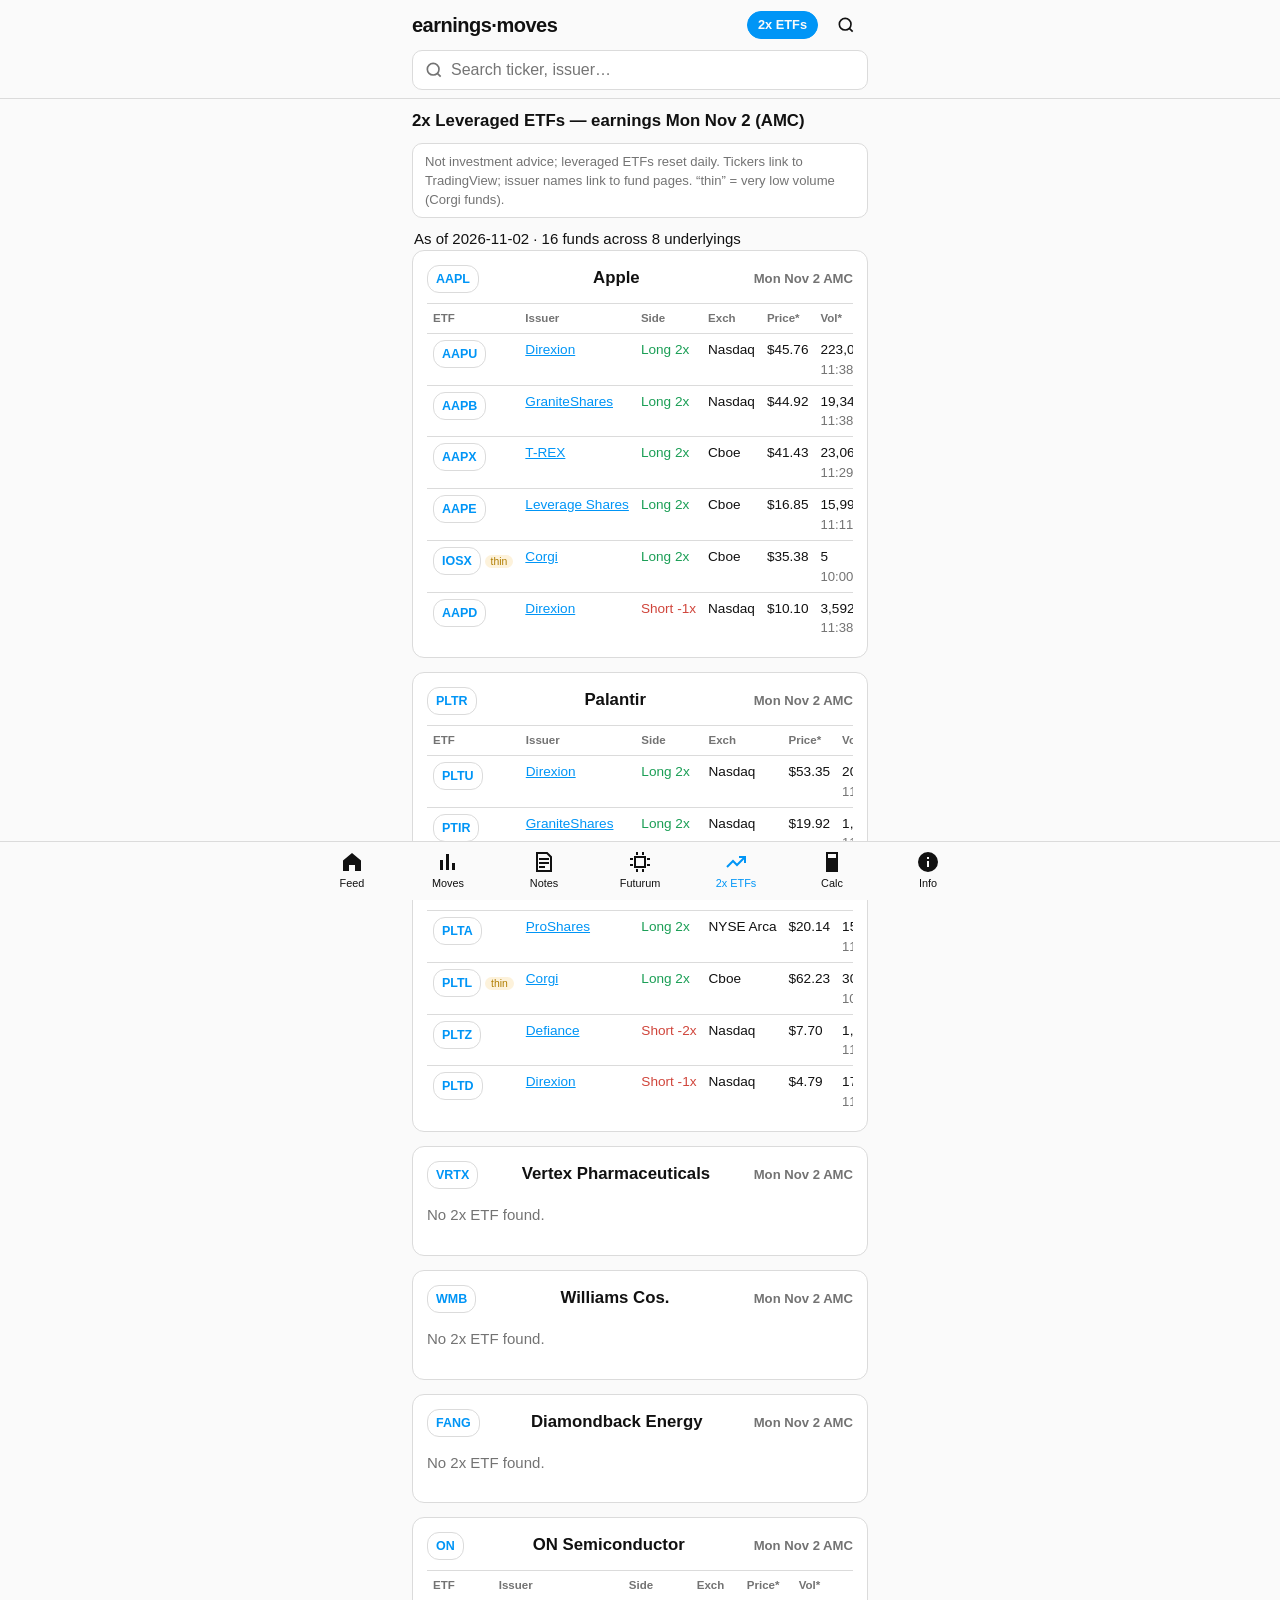
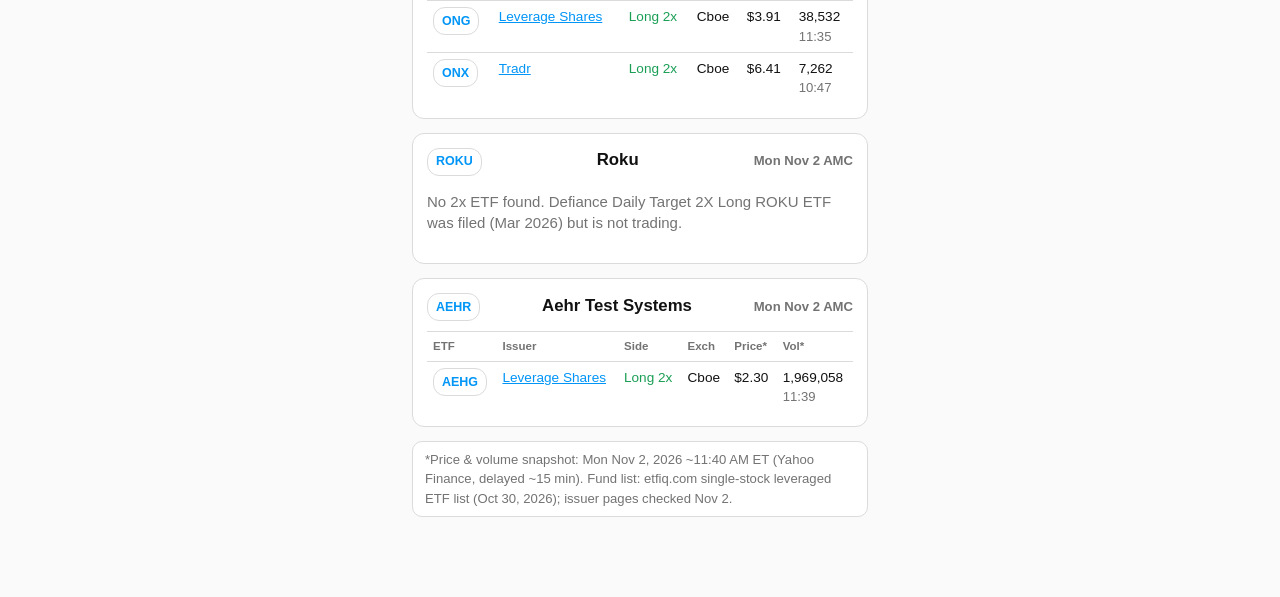
==== etf2x.html @ d07bb847 "Add 2x ETFs tab" ====
<!doctype html><html lang="en"><head><meta charset="utf-8"><meta http-equiv="Cache-Control" content="no-cache"><meta name="viewport" content="width=device-width,initial-scale=1,viewport-fit=cover">
<title>2x ETFs — Earnings Trades & Implied Moves</title><link rel="icon" href="data:,"><link rel="stylesheet" href="style.css?v=202611021145"></head><body>
<header class="top"><div class="wrap"><a href="index.html" class="logo" style="color:inherit;text-decoration:none">earnings·moves</a><span class="hr"><a href="etf2x.html" class="toptab on">2x ETFs</a><button id="qbtn" class="qbtn" aria-label="Search"><svg viewBox="0 0 24 24"><circle cx="11" cy="11" r="7"/><path d="m20 20-4-4"/></svg></button></span></div><div class="wrap sbar"><svg viewBox="0 0 24 24"><circle cx="11" cy="11" r="7"/><path d="m20 20-4-4"/></svg><input id="q" type="search" placeholder="Search ticker, issuer…" autocomplete="off" enterkeyhint="search" aria-label="Search"><button id="qclear" type="button" aria-label="Clear search" hidden>×</button></div></header>
<main class="wrap"><h2 style="margin-top:10px">2x Leveraged ETFs — earnings Mon Nov 2 (AMC)</h2><p class="disc small muted">Not investment advice; leveraged ETFs reset daily. Tickers link to TradingView; issuer names link to fund pages. “thin” = very low volume (Corgi funds).</p><p id="ecount" class="qcount"></p><div id="el"></div><p id="esnap" class="disc small muted"></p></main>
<nav class="tabs"><a href="index.html"><svg viewBox="0 0 24 24"><path d="M3 10.5 12 3l9 7.5V21h-6v-6H9v6H3z"/></svg>Feed</a><a href="index.html#moves"><svg viewBox="0 0 24 24"><path d="M4 20V10h3v10zm6 0V4h3v16zm6 0v-7h3v7z"/></svg>Moves</a><a href="notes.html"><svg viewBox="0 0 24 24"><path d="M5 3h10l4 4v14H5zm2 6h10M7 13h10M7 17h6" fill="none" stroke="currentColor" stroke-width="2"/></svg>Notes</a><a href="futurum.html"><svg viewBox="0 0 24 24"><path d="M7 7h10v10H7zM9 2v3m6-3v3M9 19v3m6-3v3M2 9h3m-3 6h3m14-6h3m-3 6h3" fill="none" stroke="currentColor" stroke-width="2"/></svg>Futurum</a><a href="etf2x.html" class="on"><svg viewBox="0 0 24 24"><path d="M3 17l6-6 4 4 8-8M15 7h6v6" fill="none" stroke="currentColor" stroke-width="2"/></svg>2x ETFs</a><a href="index.html#calc"><svg viewBox="0 0 24 24"><path d="M6 2h12v20H6zM8 4v4h8V4z"/></svg>Calc</a><a href="index.html#info"><svg viewBox="0 0 24 24"><path d="M12 2a10 10 0 1 0 0 20 10 10 0 0 0 0-20zm1 15h-2v-6h2zm0-8h-2V7h2z"/></svg>Info</a></nav><button id="totop" class="totop" aria-label="Back to top" hidden>↑</button>
<script src="search.js?v=202611021145"></script><script src="etf2x.js?v=202611021145"></script></body></html>
---- style.css ----
:root{--bg:#fafafa;--fg:#111;--mut:#737373;--card:#fff;--bd:#dbdbdb;--acc:#0095f6;--warn:#fff4dc;--bad:#fde8e8;--good:#e3f6e8;--ring:linear-gradient(45deg,#f9ce34,#ee2a7b,#6228d7);--tabh:58px}
@media(prefers-color-scheme:dark){:root{--bg:#000;--fg:#f5f5f5;--mut:#a8a8a8;--card:#121212;--bd:#262626;--acc:#4cb5f9;--warn:#3a2f17;--bad:#3b1e1e;--good:#173222}}
*{box-sizing:border-box}html{scroll-padding-top:60px;-webkit-text-size-adjust:100%}
body{margin:0;font:15px/1.45 -apple-system,BlinkMacSystemFont,"Segoe UI",Roboto,Helvetica,Arial,sans-serif;background:var(--bg);color:var(--fg);padding-bottom:calc(var(--tabh) + env(safe-area-inset-bottom) + 12px);overflow-wrap:anywhere}
.wrap{max-width:480px;margin:0 auto;padding:0 12px}a{color:var(--acc)}.muted{color:var(--mut)}.small{font-size:.82rem}h2{font-size:1.05rem;margin:0 0 10px;display:flex;justify-content:space-between;align-items:baseline}h3{font-size:.95rem;margin:14px 0 6px}
.top{position:sticky;top:0;z-index:10;background:var(--bg);border-bottom:1px solid var(--bd);padding-top:env(safe-area-inset-top)}.top .wrap{display:flex;justify-content:space-between;align-items:center;height:50px}
.logo{font-size:1.25rem;font-weight:700;letter-spacing:-.5px}
.stories{display:flex;gap:12px;overflow-x:auto;padding:12px 2px 6px;scrollbar-width:none;-webkit-overflow-scrolling:touch}.stories::-webkit-scrollbar{display:none}
.story{flex:0 0 auto;width:68px;text-align:center;background:none;border:0;color:var(--fg);padding:0;cursor:pointer;font:inherit}
.ring{width:64px;height:64px;border-radius:50%;padding:3px;background:var(--ring);margin:0 auto}.ring.seen{background:var(--bd)}
.ring span{display:flex;width:100%;height:100%;border-radius:50%;background:var(--card);border:2px solid var(--bg);align-items:center;justify-content:center;font-weight:700;font-size:.78rem}
.story small{display:block;font-size:.7rem;color:var(--mut);margin-top:3px;white-space:nowrap}
.asof{margin:4px 2px}.disc{background:var(--card);border:1px solid var(--bd);border-radius:10px;padding:8px 12px;margin:6px 0 10px}
.chips{display:flex;gap:8px;overflow-x:auto;padding:4px 0 10px;scrollbar-width:none}.chips::-webkit-scrollbar{display:none}
.chip{flex:0 0 auto;min-height:36px;padding:0 14px;border-radius:18px;border:1px solid var(--bd);background:var(--card);color:var(--fg);font:inherit;font-size:.88rem;cursor:pointer}.chip.on{background:var(--fg);color:var(--bg);border-color:var(--fg)}
.post,.card,.note{background:var(--card);border:1px solid var(--bd);border-radius:12px;margin:0 0 14px;overflow:hidden}.card{padding:14px}
.ph{display:flex;align-items:center;gap:10px;padding:10px 12px}.av{flex:0 0 40px;height:40px;border-radius:50%;background:var(--ring);padding:2px}.av span{display:flex;width:100%;height:100%;border-radius:50%;background:var(--card);align-items:center;justify-content:center;font-size:.62rem;font-weight:700}
.ph .who{flex:1;min-width:0}.ph .who b{display:block;white-space:nowrap;overflow:hidden;text-overflow:ellipsis}.tm{font-size:.72rem;font-weight:700;border-radius:6px;padding:3px 7px;background:var(--bd)}.tm.BMO{background:#f9ce34;color:#000}.tm.AMC{background:#6228d7;color:#fff}
.hero{background:linear-gradient(135deg,rgba(238,42,123,.14),rgba(98,40,215,.14));padding:22px 16px;text-align:center}
.hero .big{font-size:2.8rem;font-weight:800;letter-spacing:-1px;line-height:1}.hero .rng{margin-top:6px;font-weight:600}.hero .sub{font-size:.8rem;color:var(--mut)}
.vs{margin:14px auto 0;max-width:320px;text-align:left;font-size:.75rem}.vs .row{display:grid;grid-template-columns:52px 1fr 48px;gap:6px;align-items:center;margin:4px 0}.vs i{display:block;height:8px;border-radius:4px;background:var(--ring)}.vs i.h{background:var(--mut)}
.cap{padding:10px 12px 4px;font-size:.92rem}.cap b{margin-right:4px}.cap .eps{color:var(--mut);font-size:.84rem;margin-top:4px}.flag{margin:6px 12px 0;font-size:.8rem;background:var(--warn);border-radius:8px;padding:6px 8px}
.act{display:flex;gap:4px;padding:4px 6px 8px}.act button{min-width:44px;min-height:44px;border:0;background:none;color:var(--fg);cursor:pointer;display:flex;align-items:center;gap:6px;font:inherit;font-size:.85rem;padding:0 8px;border-radius:8px}.act svg{width:22px;height:22px;fill:none;stroke:currentColor;stroke-width:2}
.mv{display:grid;grid-template-columns:56px 1fr auto;gap:8px;align-items:center;padding:8px 0;border-top:1px solid var(--bd);font-size:.85rem;min-height:44px}.mv b{font-size:.9rem}.mv .bar{height:10px;border-radius:5px;background:var(--ring)}.mv .r{text-align:right;white-space:nowrap}
.pill{font-size:.7rem;border-radius:6px;padding:1px 6px}.rich{background:var(--warn)}.cheap{background:var(--good)}
.fld{display:block;font-size:.85rem;color:var(--mut);margin-bottom:10px}input,select{display:block;width:100%;margin-top:4px;min-height:48px;font-size:18px;padding:8px 12px;border-radius:10px;border:1px solid var(--bd);background:var(--bg);color:var(--fg)}
.metrics{display:grid;grid-template-columns:1fr 1fr;gap:8px;margin:10px 0}.m{background:var(--bg);border-radius:10px;padding:10px;font-size:.8rem}.m b{display:block;font-size:1.25rem}.m.neg b{color:#ed4956}.m span{color:var(--mut);font-size:.72rem;display:block}
.callout{border-radius:10px;padding:10px 12px;margin:10px 0;font-size:.88rem;background:var(--bg)}.warn{background:var(--warn)}.bad{background:var(--bad)}
.kv{margin:8px 0;font-size:.9rem}.kv ul{margin:4px 0;padding-left:18px}
.sc{border-top:1px solid var(--bd);padding:8px 0;font-size:.84rem}.sc .h{display:flex;justify-content:space-between;font-weight:700}.up{color:#2fa84f}.dn{color:#ed4956}
dl{margin:0;font-size:.88rem}dt{font-weight:700;margin-top:6px}dd{margin:0}ul{padding-left:18px}li{margin:3px 0}
.note{padding:12px 14px}.note h3{margin:4px 0}.tag{display:inline-block;background:var(--acc);color:#fff;border-radius:999px;padding:0 8px;font-size:.72rem;margin-left:6px}
.tabs{position:fixed;left:0;right:0;bottom:0;z-index:20;display:flex;justify-content:center;background:var(--bg);border-top:1px solid var(--bd);padding-bottom:env(safe-area-inset-bottom)}
.tabs a{flex:1;max-width:96px;min-height:var(--tabh);display:flex;flex-direction:column;align-items:center;justify-content:center;gap:2px;font-size:.68rem;color:var(--fg);text-decoration:none}.tabs svg{width:24px;height:24px;fill:currentColor}.tabs a.on{color:var(--acc)}
.toast{position:fixed;left:50%;bottom:calc(var(--tabh) + env(safe-area-inset-bottom) + 12px);transform:translateX(-50%);background:var(--fg);color:var(--bg);padding:8px 14px;border-radius:18px;font-size:.85rem;opacity:0;transition:opacity .2s;pointer-events:none}.toast.show{opacity:1}
.post.hl{outline:2px solid var(--acc)}

.top .hr{display:flex;align-items:center;gap:6px}.qbtn{min-width:44px;min-height:44px;border:0;background:none;color:var(--fg);cursor:pointer;display:flex;align-items:center;justify-content:center}.qbtn svg,.sbar svg{width:20px;height:20px;fill:none;stroke:currentColor;stroke-width:2}
.sbar{position:relative;display:flex;align-items:center;padding-bottom:8px}.sbar svg{position:absolute;left:24px;color:var(--mut);pointer-events:none}
.sbar input{margin:0;min-height:40px;font-size:16px;padding:8px 40px 8px 38px;border-radius:10px;background:var(--card);border:1px solid var(--bd);-webkit-appearance:none;appearance:none}.sbar input::-webkit-search-cancel-button{display:none}
#qclear{position:absolute;right:14px;width:44px;height:40px;border:0;background:none;color:var(--mut);font-size:1.4rem;cursor:pointer}#qclear[hidden]{display:none}
html{scroll-padding-top:110px}.qcount{margin:8px 2px 0}.none{text-align:center}[hidden]{display:none!important}
.top .sbar{height:auto;display:flex}
.totop{position:fixed;right:calc(16px + env(safe-area-inset-right));bottom:calc(var(--tabh) + env(safe-area-inset-bottom) + 16px);z-index:21;width:48px;height:48px;border-radius:50%;border:1px solid var(--bd);background:var(--card);color:var(--fg);font-size:1.4rem;box-shadow:0 4px 14px rgba(0,0,0,.25);cursor:pointer}
.fchips{display:flex;flex-wrap:wrap;gap:6px}.fchip{display:inline-flex;align-items:center;gap:6px;border:1px solid var(--bd);border-radius:18px;padding:6px 10px;font-size:.85rem;background:var(--bg)}
.ftk{font-weight:700;font-size:.78rem;text-decoration:none;min-height:28px;display:inline-flex;align-items:center;padding:0 8px;border-radius:12px;background:var(--card);border:1px solid var(--bd)}#fidx .ftk{min-height:36px}
.isa{font-style:normal;font-size:.66rem;font-weight:700;border-radius:6px;padding:1px 5px;background:var(--bd)}.i-x86{background:#0071c5;color:#fff}.i-Arm{background:#00c1de;color:#000}.i-RISCV{background:#f9ce34;color:#000}.i-Other,.i-Proprietary{background:#6228d7;color:#fff}

.tvl{color:inherit;text-decoration:underline dotted;text-underline-offset:3px;text-decoration-thickness:1px}.tvl:hover{color:var(--acc);text-decoration-style:solid}

.ring .tvl,.av .tvl{display:flex;width:100%;height:100%;border-radius:50%;background:var(--card);border:2px solid var(--bg);align-items:center;justify-content:center;font-weight:700;font-size:.78rem;text-decoration:none}.av .tvl{font-size:.62rem;border:0}.ring .tvl:hover,.av .tvl:hover{color:var(--acc)}.story{cursor:default}.sj{display:block;margin:3px auto 0;background:none;border:0;padding:0;font:inherit;font-size:.7rem;color:var(--mut);white-space:nowrap;cursor:pointer}.sj:hover{color:var(--acc)}

.toptab{font-size:.8rem;font-weight:600;text-decoration:none;color:var(--fg);border:1px solid var(--bd);border-radius:14px;padding:4px 10px;white-space:nowrap}.toptab.on{background:var(--acc);border-color:var(--acc);color:var(--bg)}
.etab{overflow-x:auto}.etab table{width:100%;border-collapse:collapse;font-size:.85rem}.etab th,.etab td{text-align:left;padding:6px 6px;border-top:1px solid var(--bd);vertical-align:top;white-space:nowrap}.etab th{font-size:.72rem;color:var(--mut,#888);font-weight:600}.lg{color:#1a9e55}.sh{color:#d0453b}.thin{font-size:.65rem;background:#f5c04a33;color:#b07d00;border-radius:8px;padding:1px 6px}
@media(max-width:420px){.etab td:nth-child(4),.etab th:nth-child(4){display:none}}
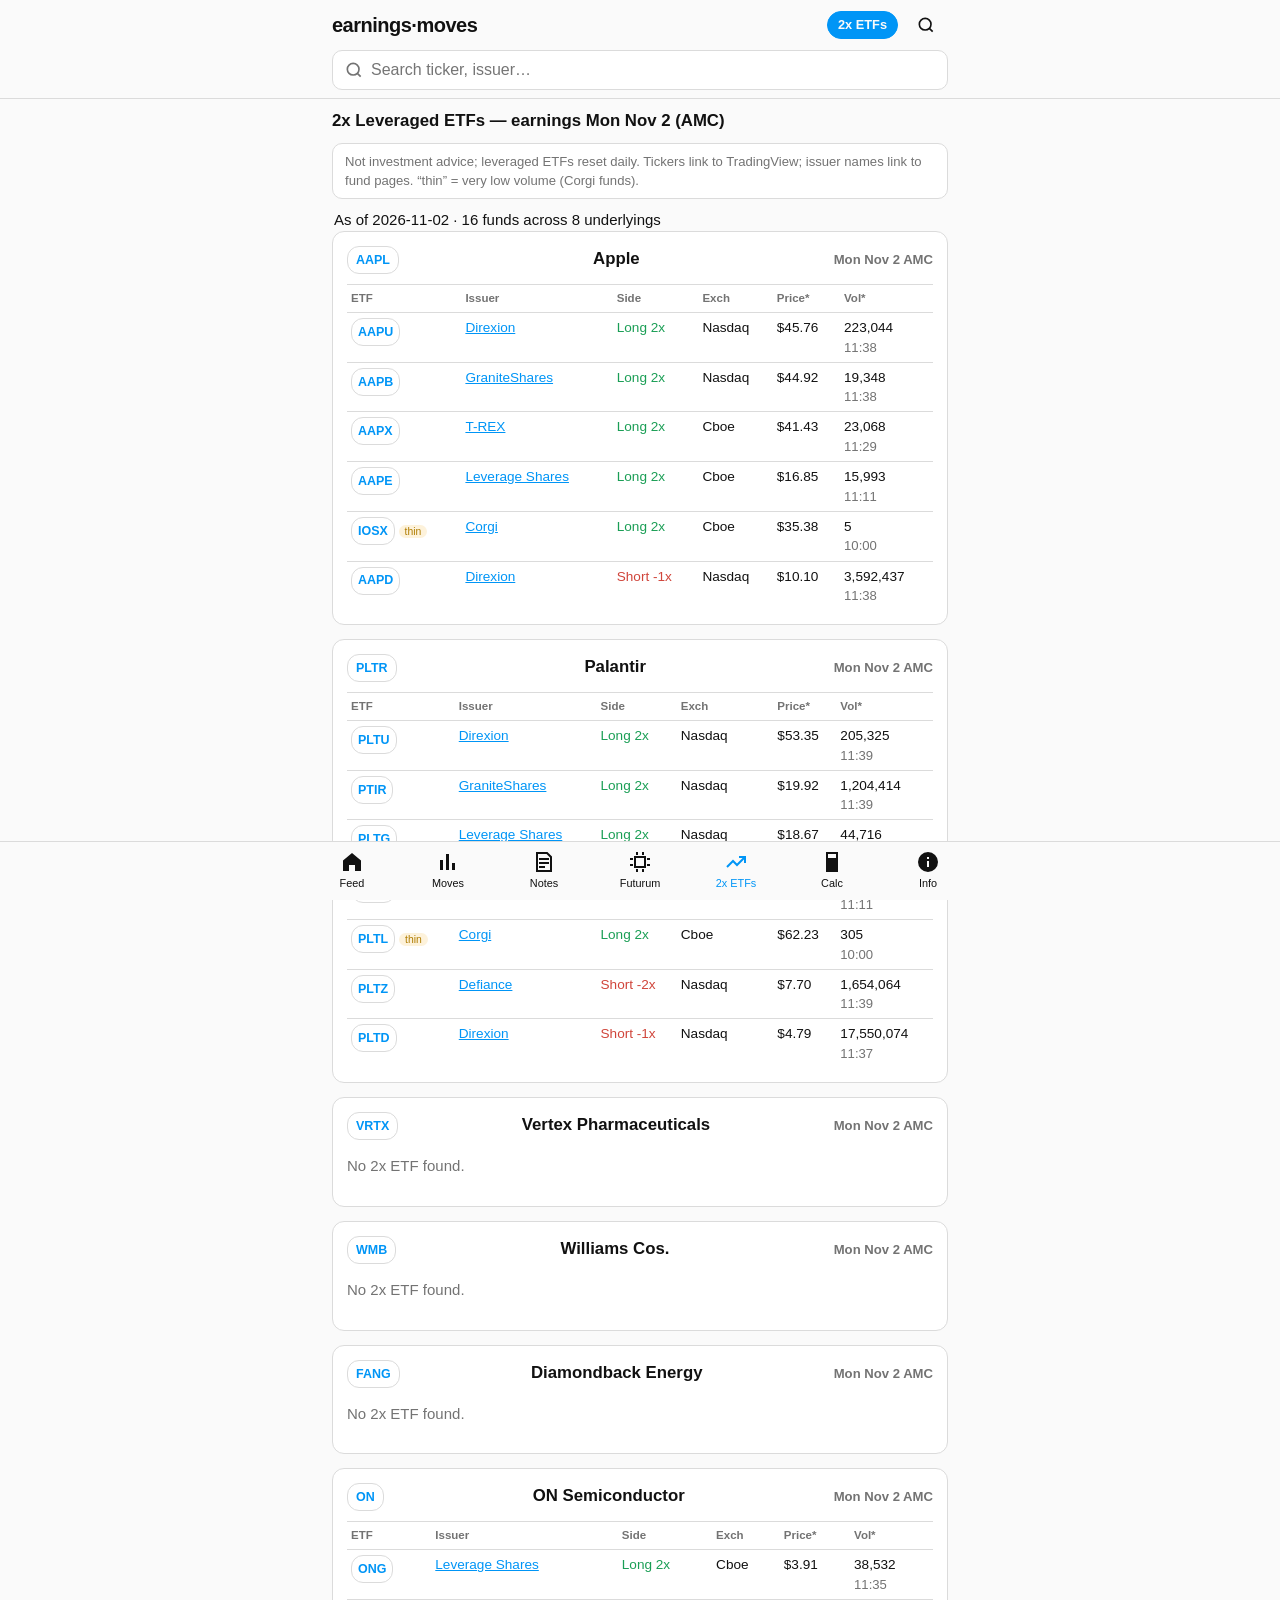
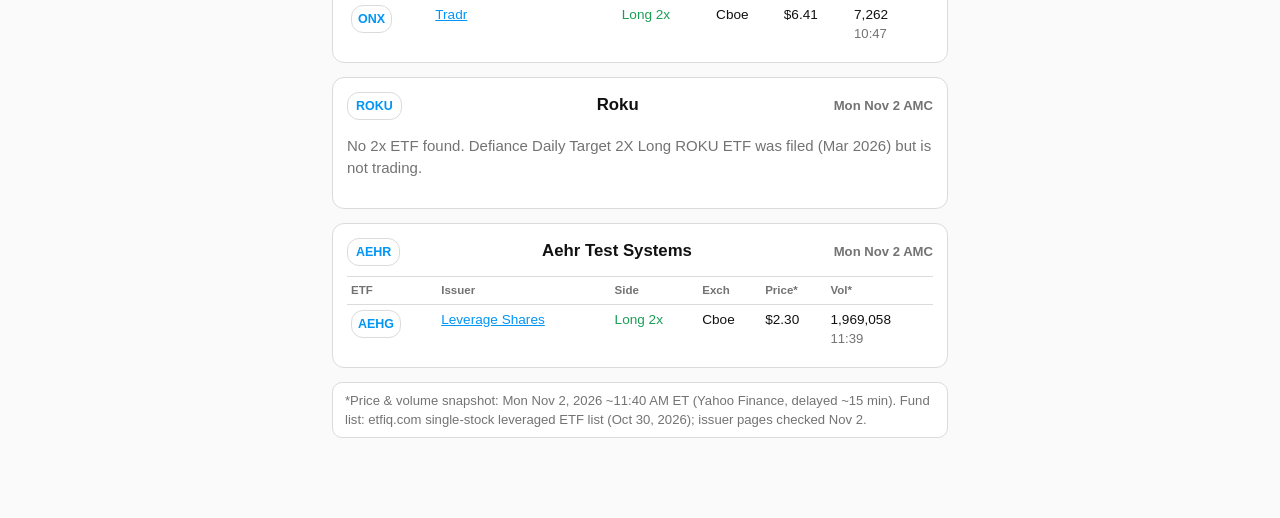
==== commit 9e91f192: "Fix 2x ETFs table width" ====
--- a/etf2x.html
+++ b/etf2x.html
@@ -1,6 +1,6 @@
 <!doctype html><html lang="en"><head><meta charset="utf-8"><meta http-equiv="Cache-Control" content="no-cache"><meta name="viewport" content="width=device-width,initial-scale=1,viewport-fit=cover">
-<title>2x ETFs — Earnings Trades & Implied Moves</title><link rel="icon" href="data:,"><link rel="stylesheet" href="style.css?v=202611021145"></head><body>
+<title>2x ETFs — Earnings Trades & Implied Moves</title><link rel="icon" href="data:,"><link rel="stylesheet" href="style.css?v=202611021150"></head><body class="etf2x">
 <header class="top"><div class="wrap"><a href="index.html" class="logo" style="color:inherit;text-decoration:none">earnings·moves</a><span class="hr"><a href="etf2x.html" class="toptab on">2x ETFs</a><button id="qbtn" class="qbtn" aria-label="Search"><svg viewBox="0 0 24 24"><circle cx="11" cy="11" r="7"/><path d="m20 20-4-4"/></svg></button></span></div><div class="wrap sbar"><svg viewBox="0 0 24 24"><circle cx="11" cy="11" r="7"/><path d="m20 20-4-4"/></svg><input id="q" type="search" placeholder="Search ticker, issuer…" autocomplete="off" enterkeyhint="search" aria-label="Search"><button id="qclear" type="button" aria-label="Clear search" hidden>×</button></div></header>
 <main class="wrap"><h2 style="margin-top:10px">2x Leveraged ETFs — earnings Mon Nov 2 (AMC)</h2><p class="disc small muted">Not investment advice; leveraged ETFs reset daily. Tickers link to TradingView; issuer names link to fund pages. “thin” = very low volume (Corgi funds).</p><p id="ecount" class="qcount"></p><div id="el"></div><p id="esnap" class="disc small muted"></p></main>
 <nav class="tabs"><a href="index.html"><svg viewBox="0 0 24 24"><path d="M3 10.5 12 3l9 7.5V21h-6v-6H9v6H3z"/></svg>Feed</a><a href="index.html#moves"><svg viewBox="0 0 24 24"><path d="M4 20V10h3v10zm6 0V4h3v16zm6 0v-7h3v7z"/></svg>Moves</a><a href="notes.html"><svg viewBox="0 0 24 24"><path d="M5 3h10l4 4v14H5zm2 6h10M7 13h10M7 17h6" fill="none" stroke="currentColor" stroke-width="2"/></svg>Notes</a><a href="futurum.html"><svg viewBox="0 0 24 24"><path d="M7 7h10v10H7zM9 2v3m6-3v3M9 19v3m6-3v3M2 9h3m-3 6h3m14-6h3m-3 6h3" fill="none" stroke="currentColor" stroke-width="2"/></svg>Futurum</a><a href="etf2x.html" class="on"><svg viewBox="0 0 24 24"><path d="M3 17l6-6 4 4 8-8M15 7h6v6" fill="none" stroke="currentColor" stroke-width="2"/></svg>2x ETFs</a><a href="index.html#calc"><svg viewBox="0 0 24 24"><path d="M6 2h12v20H6zM8 4v4h8V4z"/></svg>Calc</a><a href="index.html#info"><svg viewBox="0 0 24 24"><path d="M12 2a10 10 0 1 0 0 20 10 10 0 0 0 0-20zm1 15h-2v-6h2zm0-8h-2V7h2z"/></svg>Info</a></nav><button id="totop" class="totop" aria-label="Back to top" hidden>↑</button>
-<script src="search.js?v=202611021145"></script><script src="etf2x.js?v=202611021145"></script></body></html>
+<script src="search.js?v=202611021150"></script><script src="etf2x.js?v=202611021150"></script></body></html>
--- a/style.css
+++ b/style.css
@@ -9,7 +9,7 @@
 .story{flex:0 0 auto;width:68px;text-align:center;background:none;border:0;color:var(--fg);padding:0;cursor:pointer;font:inherit}
 .ring{width:64px;height:64px;border-radius:50%;padding:3px;background:var(--ring);margin:0 auto}.ring.seen{background:var(--bd)}
 .ring span{display:flex;width:100%;height:100%;border-radius:50%;background:var(--card);border:2px solid var(--bg);align-items:center;justify-content:center;font-weight:700;font-size:.78rem}
-.story small{display:block;font-size:.7rem;color:var(--mut);margin-top:3px;white-space:nowrap}
+.story small{display:block;font-size:.7rem;color:var(--mut);margin-top:3px;}
 .asof{margin:4px 2px}.disc{background:var(--card);border:1px solid var(--bd);border-radius:10px;padding:8px 12px;margin:6px 0 10px}
 .chips{display:flex;gap:8px;overflow-x:auto;padding:4px 0 10px;scrollbar-width:none}.chips::-webkit-scrollbar{display:none}
 .chip{flex:0 0 auto;min-height:36px;padding:0 14px;border-radius:18px;border:1px solid var(--bd);background:var(--card);color:var(--fg);font:inherit;font-size:.88rem;cursor:pointer}.chip.on{background:var(--fg);color:var(--bg);border-color:var(--fg)}
@@ -21,7 +21,7 @@
 .vs{margin:14px auto 0;max-width:320px;text-align:left;font-size:.75rem}.vs .row{display:grid;grid-template-columns:52px 1fr 48px;gap:6px;align-items:center;margin:4px 0}.vs i{display:block;height:8px;border-radius:4px;background:var(--ring)}.vs i.h{background:var(--mut)}
 .cap{padding:10px 12px 4px;font-size:.92rem}.cap b{margin-right:4px}.cap .eps{color:var(--mut);font-size:.84rem;margin-top:4px}.flag{margin:6px 12px 0;font-size:.8rem;background:var(--warn);border-radius:8px;padding:6px 8px}
 .act{display:flex;gap:4px;padding:4px 6px 8px}.act button{min-width:44px;min-height:44px;border:0;background:none;color:var(--fg);cursor:pointer;display:flex;align-items:center;gap:6px;font:inherit;font-size:.85rem;padding:0 8px;border-radius:8px}.act svg{width:22px;height:22px;fill:none;stroke:currentColor;stroke-width:2}
-.mv{display:grid;grid-template-columns:56px 1fr auto;gap:8px;align-items:center;padding:8px 0;border-top:1px solid var(--bd);font-size:.85rem;min-height:44px}.mv b{font-size:.9rem}.mv .bar{height:10px;border-radius:5px;background:var(--ring)}.mv .r{text-align:right;white-space:nowrap}
+.mv{display:grid;grid-template-columns:56px 1fr auto;gap:8px;align-items:center;padding:8px 0;border-top:1px solid var(--bd);font-size:.85rem;min-height:44px}.mv b{font-size:.9rem}.mv .bar{height:10px;border-radius:5px;background:var(--ring)}.mv .r{text-align:right;}
 .pill{font-size:.7rem;border-radius:6px;padding:1px 6px}.rich{background:var(--warn)}.cheap{background:var(--good)}
 .fld{display:block;font-size:.85rem;color:var(--mut);margin-bottom:10px}input,select{display:block;width:100%;margin-top:4px;min-height:48px;font-size:18px;padding:8px 12px;border-radius:10px;border:1px solid var(--bd);background:var(--bg);color:var(--fg)}
 .metrics{display:grid;grid-template-columns:1fr 1fr;gap:8px;margin:10px 0}.m{background:var(--bg);border-radius:10px;padding:10px;font-size:.8rem}.m b{display:block;font-size:1.25rem}.m.neg b{color:#ed4956}.m span{color:var(--mut);font-size:.72rem;display:block}
@@ -50,6 +50,7 @@
 
 .ring .tvl,.av .tvl{display:flex;width:100%;height:100%;border-radius:50%;background:var(--card);border:2px solid var(--bg);align-items:center;justify-content:center;font-weight:700;font-size:.78rem;text-decoration:none}.av .tvl{font-size:.62rem;border:0}.ring .tvl:hover,.av .tvl:hover{color:var(--acc)}.story{cursor:default}.sj{display:block;margin:3px auto 0;background:none;border:0;padding:0;font:inherit;font-size:.7rem;color:var(--mut);white-space:nowrap;cursor:pointer}.sj:hover{color:var(--acc)}
 
-.toptab{font-size:.8rem;font-weight:600;text-decoration:none;color:var(--fg);border:1px solid var(--bd);border-radius:14px;padding:4px 10px;white-space:nowrap}.toptab.on{background:var(--acc);border-color:var(--acc);color:var(--bg)}
-.etab{overflow-x:auto}.etab table{width:100%;border-collapse:collapse;font-size:.85rem}.etab th,.etab td{text-align:left;padding:6px 6px;border-top:1px solid var(--bd);vertical-align:top;white-space:nowrap}.etab th{font-size:.72rem;color:var(--mut,#888);font-weight:600}.lg{color:#1a9e55}.sh{color:#d0453b}.thin{font-size:.65rem;background:#f5c04a33;color:#b07d00;border-radius:8px;padding:1px 6px}
+.toptab{font-size:.8rem;font-weight:600;text-decoration:none;color:var(--fg);border:1px solid var(--bd);border-radius:14px;padding:4px 10px;}.toptab.on{background:var(--acc);border-color:var(--acc);color:var(--bg)}
+.etab{overflow-x:auto}.etab table{width:100%;border-collapse:collapse;font-size:.85rem}.etab th,.etab td{text-align:left;padding:6px 6px;border-top:1px solid var(--bd);vertical-align:top;}.etab th{font-size:.72rem;color:var(--mut,#888);font-weight:600}.lg{color:#1a9e55}.sh{color:#d0453b}.thin{font-size:.65rem;background:#f5c04a33;color:#b07d00;border-radius:8px;padding:1px 6px}
 @media(max-width:420px){.etab td:nth-child(4),.etab th:nth-child(4){display:none}}
+.etf2x .wrap{max-width:640px}.etab table{table-layout:auto}.etab th,.etab td{padding:5px 4px}.etab td:nth-child(2){white-space:normal;word-break:break-word}.etab td:not(:nth-child(2)){white-space:nowrap}.etab .ftk{padding:0 6px}
